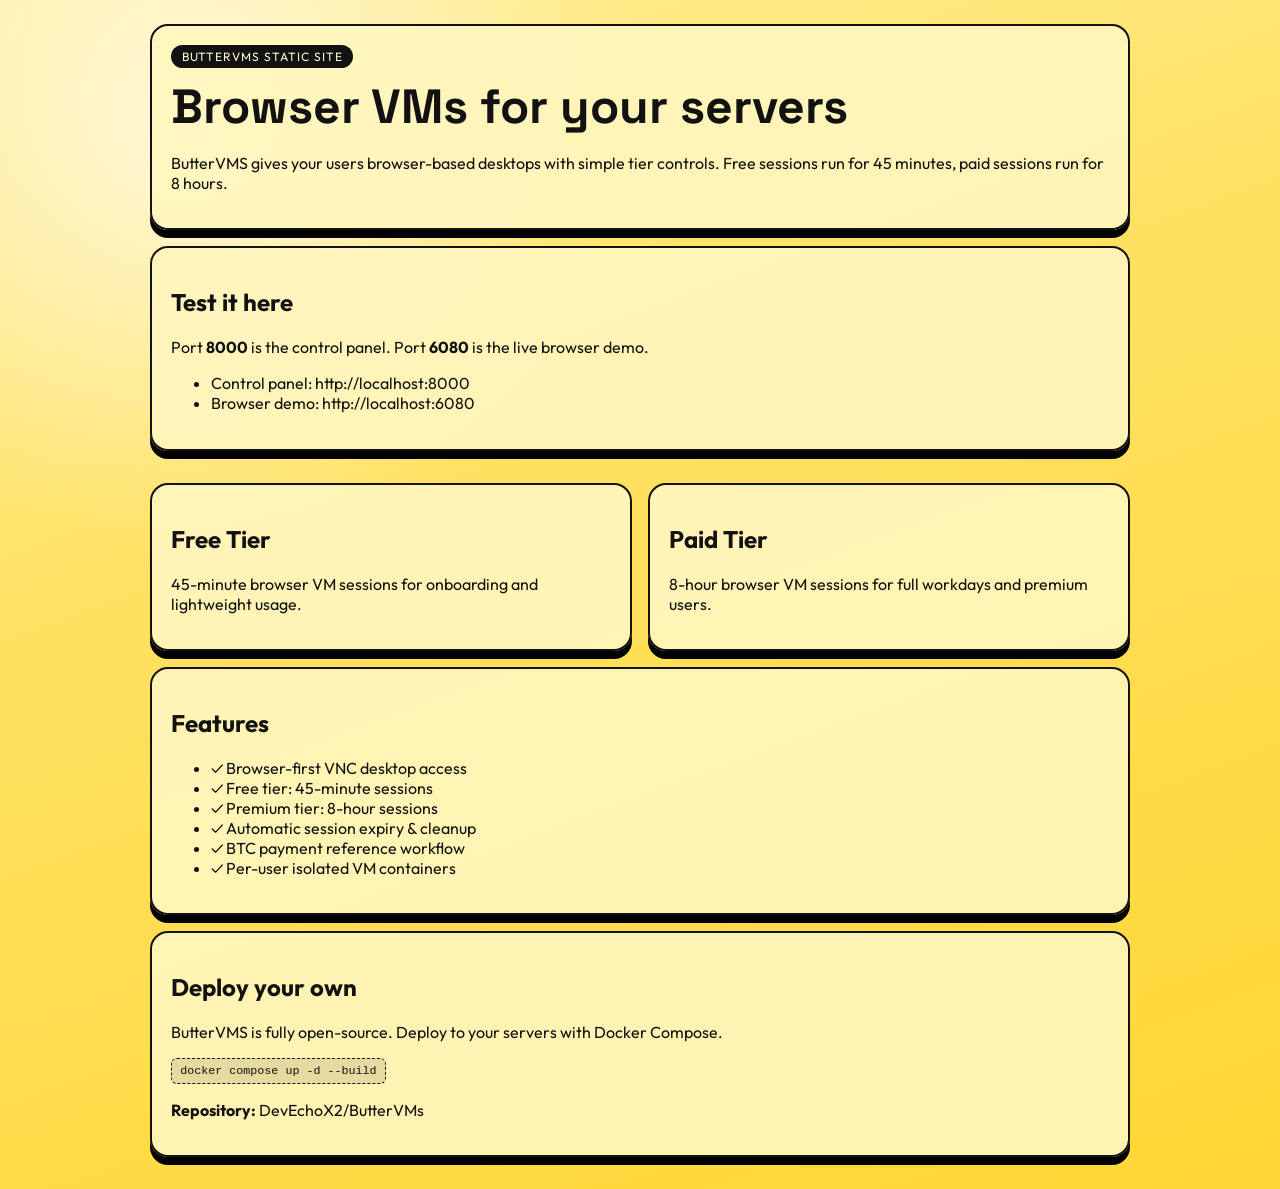
==== docs/index.html @ 2b7dd68b "Add browser demo port and switch VMs to Firefox browser image" ====
<!doctype html>
<html lang="en">
  <head>
    <meta charset="UTF-8" />
    <meta name="viewport" content="width=device-width, initial-scale=1.0" />
    <title>ButterVMS | Browser VM Platform</title>
    <link rel="preconnect" href="https://fonts.googleapis.com" />
    <link rel="preconnect" href="https://fonts.gstatic.com" crossorigin />
    <link
      href="https://fonts.googleapis.com/css2?family=Space+Grotesk:wght@400;500;700&family=Outfit:wght@400;600;700&display=swap"
      rel="stylesheet"
    />
    <link rel="stylesheet" href="styles.css" />
  </head>
  <body>
    <main class="page">
      <header class="hero">
        <p class="pill">ButterVMS Static Site</p>
        <h1>Browser VMs for your servers</h1>
        <p>
          ButterVMS gives your users browser-based desktops with simple tier controls.
          Free sessions run for 45 minutes, paid sessions run for 8 hours.
        </p>
      </header>

      <section class="card">
        <h2>Test it here</h2>
        <p>
          Port <strong>8000</strong> is the control panel. Port <strong>6080</strong> is the live browser demo.
        </p>
        <ul>
          <li>Control panel: http://localhost:8000</li>
          <li>Browser demo: http://localhost:6080</li>
        </ul>
      </section>

      <section class="cards">
        <article class="card">
          <h2>Free Tier</h2>
          <p>45-minute browser VM sessions for onboarding and lightweight usage.</p>
        </article>
        <article class="card">
          <h2>Paid Tier</h2>
          <p>8-hour browser VM sessions for full workdays and premium users.</p>
        </article>
      </section>

      <section class="card">
        <h2>Features</h2>
        <ul>
          <li>✓ Browser-first VNC desktop access</li>
          <li>✓ Free tier: 45-minute sessions</li>
          <li>✓ Premium tier: 8-hour sessions</li>
          <li>✓ Automatic session expiry &amp; cleanup</li>
          <li>✓ BTC payment reference workflow</li>
          <li>✓ Per-user isolated VM containers</li>
        </ul>
      </section>

      <section class="card">
        <h2>Deploy your own</h2>
        <p>ButterVMS is fully open-source. Deploy to your servers with Docker Compose.</p>
        <code>docker compose up -d --build</code>
        <p style="margin-top: 1rem;">
          <strong>Repository:</strong> <a href="https://github.com/DevEchoX2/ButterVMs" target="_blank" rel="noopener noreferrer">DevEchoX2/ButterVMs</a>
        </p>
      </section>
    </main>

    <script src="app.js"></script>
  </body>
</html>
---- docs/styles.css ----
:root {
  --butter-100: #fff4bf;
  --butter-200: #ffe066;
  --ink: #121212;
  --card: rgba(255, 247, 191, 0.9);
}

* {
  box-sizing: border-box;
}

body {
  margin: 0;
  min-height: 100vh;
  font-family: "Outfit", sans-serif;
  color: var(--ink);
  background:
    radial-gradient(circle at 15% 10%, #fff7d7 0%, transparent 28%),
    linear-gradient(160deg, #ffef9b 0%, #ffe161 40%, #ffd633 100%);
}

.page {
  width: min(980px, calc(100% - 2rem));
  margin: 1.5rem auto 2rem;
}

.hero,
.card {
  background: var(--card);
  border: 2px solid var(--ink);
  border-radius: 18px;
  padding: 1.2rem;
  box-shadow: 0 8px 0 #000;
}

.hero h1 {
  margin: 0;
  font-family: "Space Grotesk", sans-serif;
  font-size: clamp(2rem, 6vw, 3rem);
}

.pill {
  margin: 0 0 0.5rem;
  display: inline-block;
  background: var(--ink);
  color: #fff9d8;
  border-radius: 999px;
  padding: 0.25rem 0.65rem;
  font-size: 0.75rem;
  letter-spacing: 0.08em;
  text-transform: uppercase;
}

.cards {
  margin-top: 1rem;
  display: grid;
  grid-template-columns: repeat(auto-fit, minmax(240px, 1fr));
  gap: 1rem;
}

.card {
  margin-top: 1rem;
}

label {
  display: block;
  font-weight: 600;
  margin-bottom: 0.35rem;
}

input {
  width: 100%;
  border: 2px solid var(--ink);
  border-radius: 10px;
  padding: 0.65rem 0.75rem;
  font: inherit;
  background: rgba(255, 255, 255, 0.7);
}

code {
  display: inline-block;
  background: rgba(0, 0, 0, 0.1);
  border: 1px dashed var(--ink);
  border-radius: 6px;
  padding: 0.3rem 0.5rem;
  font-family: monospace;
  font-size: 0.9em;
  overflow-wrap: break-word;
}

a {
  color: var(--ink);
  text-decoration: none;
}

a:hover {
  text-decoration: underline;
}

button {
  margin-top: 0.75rem;
  border: 2px solid var(--ink);
  border-radius: 10px;
  background: #181818;
  color: var(--butter-100);
  padding: 0.65rem 0.85rem;
  font-weight: 700;
  cursor: pointer;
}
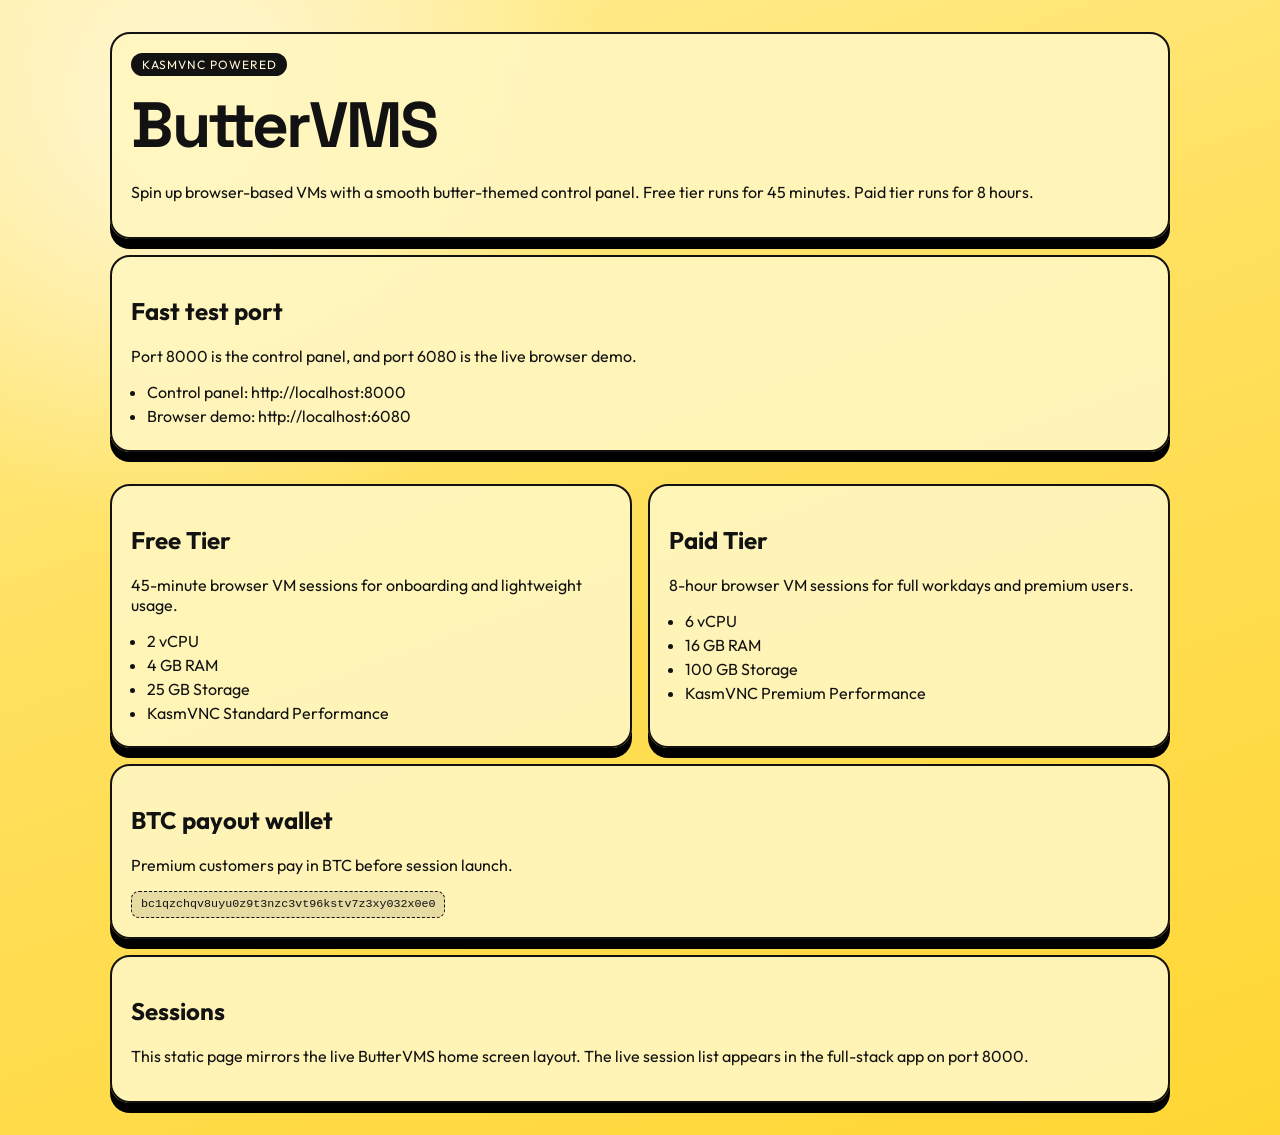
==== commit c5adc00d: "Align static site with live home screen" ====
--- a/docs/index.html
+++ b/docs/index.html
@@ -3,7 +3,7 @@
   <head>
     <meta charset="UTF-8" />
     <meta name="viewport" content="width=device-width, initial-scale=1.0" />
-    <title>ButterVMS | Browser VM Platform</title>
+    <title>ButterVMS</title>
     <link rel="preconnect" href="https://fonts.googleapis.com" />
     <link rel="preconnect" href="https://fonts.gstatic.com" crossorigin />
     <link
@@ -15,19 +15,17 @@
   <body>
     <main class="page">
       <header class="hero">
-        <p class="pill">ButterVMS Static Site</p>
-        <h1>Browser VMs for your servers</h1>
+        <p class="pill">KasmVNC Powered</p>
+        <h1>ButterVMS</h1>
         <p>
-          ButterVMS gives your users browser-based desktops with simple tier controls.
-          Free sessions run for 45 minutes, paid sessions run for 8 hours.
+          Spin up browser-based VMs with a smooth butter-themed control panel.
+          Free tier runs for 45 minutes. Paid tier runs for 8 hours.
         </p>
       </header>
 
       <section class="card">
-        <h2>Test it here</h2>
-        <p>
-          Port <strong>8000</strong> is the control panel. Port <strong>6080</strong> is the live browser demo.
-        </p>
+        <h2>Fast test port</h2>
+        <p>Port 8000 is the control panel, and port 6080 is the live browser demo.</p>
         <ul>
           <li>Control panel: http://localhost:8000</li>
           <li>Browser demo: http://localhost:6080</li>
@@ -38,35 +36,35 @@
         <article class="card">
           <h2>Free Tier</h2>
           <p>45-minute browser VM sessions for onboarding and lightweight usage.</p>
+          <ul>
+            <li>2 vCPU</li>
+            <li>4 GB RAM</li>
+            <li>25 GB Storage</li>
+            <li>KasmVNC Standard Performance</li>
+          </ul>
         </article>
         <article class="card">
           <h2>Paid Tier</h2>
           <p>8-hour browser VM sessions for full workdays and premium users.</p>
+          <ul>
+            <li>6 vCPU</li>
+            <li>16 GB RAM</li>
+            <li>100 GB Storage</li>
+            <li>KasmVNC Premium Performance</li>
+          </ul>
         </article>
       </section>
 
       <section class="card">
-        <h2>Features</h2>
-        <ul>
-          <li>✓ Browser-first VNC desktop access</li>
-          <li>✓ Free tier: 45-minute sessions</li>
-          <li>✓ Premium tier: 8-hour sessions</li>
-          <li>✓ Automatic session expiry &amp; cleanup</li>
-          <li>✓ BTC payment reference workflow</li>
-          <li>✓ Per-user isolated VM containers</li>
-        </ul>
+        <h2>BTC payout wallet</h2>
+        <p>Premium customers pay in BTC before session launch.</p>
+        <code>bc1qzchqv8uyu0z9t3nzc3vt96kstv7z3xy032x0e0</code>
       </section>
 
       <section class="card">
-        <h2>Deploy your own</h2>
-        <p>ButterVMS is fully open-source. Deploy to your servers with Docker Compose.</p>
-        <code>docker compose up -d --build</code>
-        <p style="margin-top: 1rem;">
-          <strong>Repository:</strong> <a href="https://github.com/DevEchoX2/ButterVMs" target="_blank" rel="noopener noreferrer">DevEchoX2/ButterVMs</a>
-        </p>
+        <h2>Sessions</h2>
+        <p>This static page mirrors the live ButterVMS home screen layout. The live session list appears in the full-stack app on port 8000.</p>
       </section>
     </main>
-
-    <script src="app.js"></script>
   </body>
 </html>
--- a/docs/styles.css
+++ b/docs/styles.css
@@ -1,8 +1,9 @@
 :root {
+  --butter-50: #fff9d8;
   --butter-100: #fff4bf;
   --butter-200: #ffe066;
   --ink: #121212;
-  --card: rgba(255, 247, 191, 0.9);
+  --card: rgba(255, 247, 191, 0.92);
 }
 
 * {
@@ -20,23 +21,24 @@
 }
 
 .page {
-  width: min(980px, calc(100% - 2rem));
-  margin: 1.5rem auto 2rem;
+  width: min(1060px, calc(100% - 2rem));
+  margin: 2rem auto;
 }
 
 .hero,
 .card {
   background: var(--card);
   border: 2px solid var(--ink);
-  border-radius: 18px;
+  border-radius: 20px;
   padding: 1.2rem;
-  box-shadow: 0 8px 0 #000;
+  box-shadow: 0 10px 0 #000;
 }
 
 .hero h1 {
   margin: 0;
   font-family: "Space Grotesk", sans-serif;
-  font-size: clamp(2rem, 6vw, 3rem);
+  font-size: clamp(2rem, 7vw, 4rem);
+  letter-spacing: -0.04em;
 }
 
 .pill {
@@ -78,11 +80,13 @@
 }
 
 code {
-  display: inline-block;
+  display: block;
+  width: fit-content;
+  max-width: 100%;
   background: rgba(0, 0, 0, 0.1);
   border: 1px dashed var(--ink);
-  border-radius: 6px;
-  padding: 0.3rem 0.5rem;
+  border-radius: 8px;
+  padding: 0.35rem 0.55rem;
   font-family: monospace;
   font-size: 0.9em;
   overflow-wrap: break-word;
@@ -97,6 +101,15 @@
   text-decoration: underline;
 }
 
+ul {
+  margin: 0.75rem 0 0;
+  padding-left: 1rem;
+}
+
+li {
+  margin: 0.25rem 0;
+}
+
 button {
   margin-top: 0.75rem;
   border: 2px solid var(--ink);
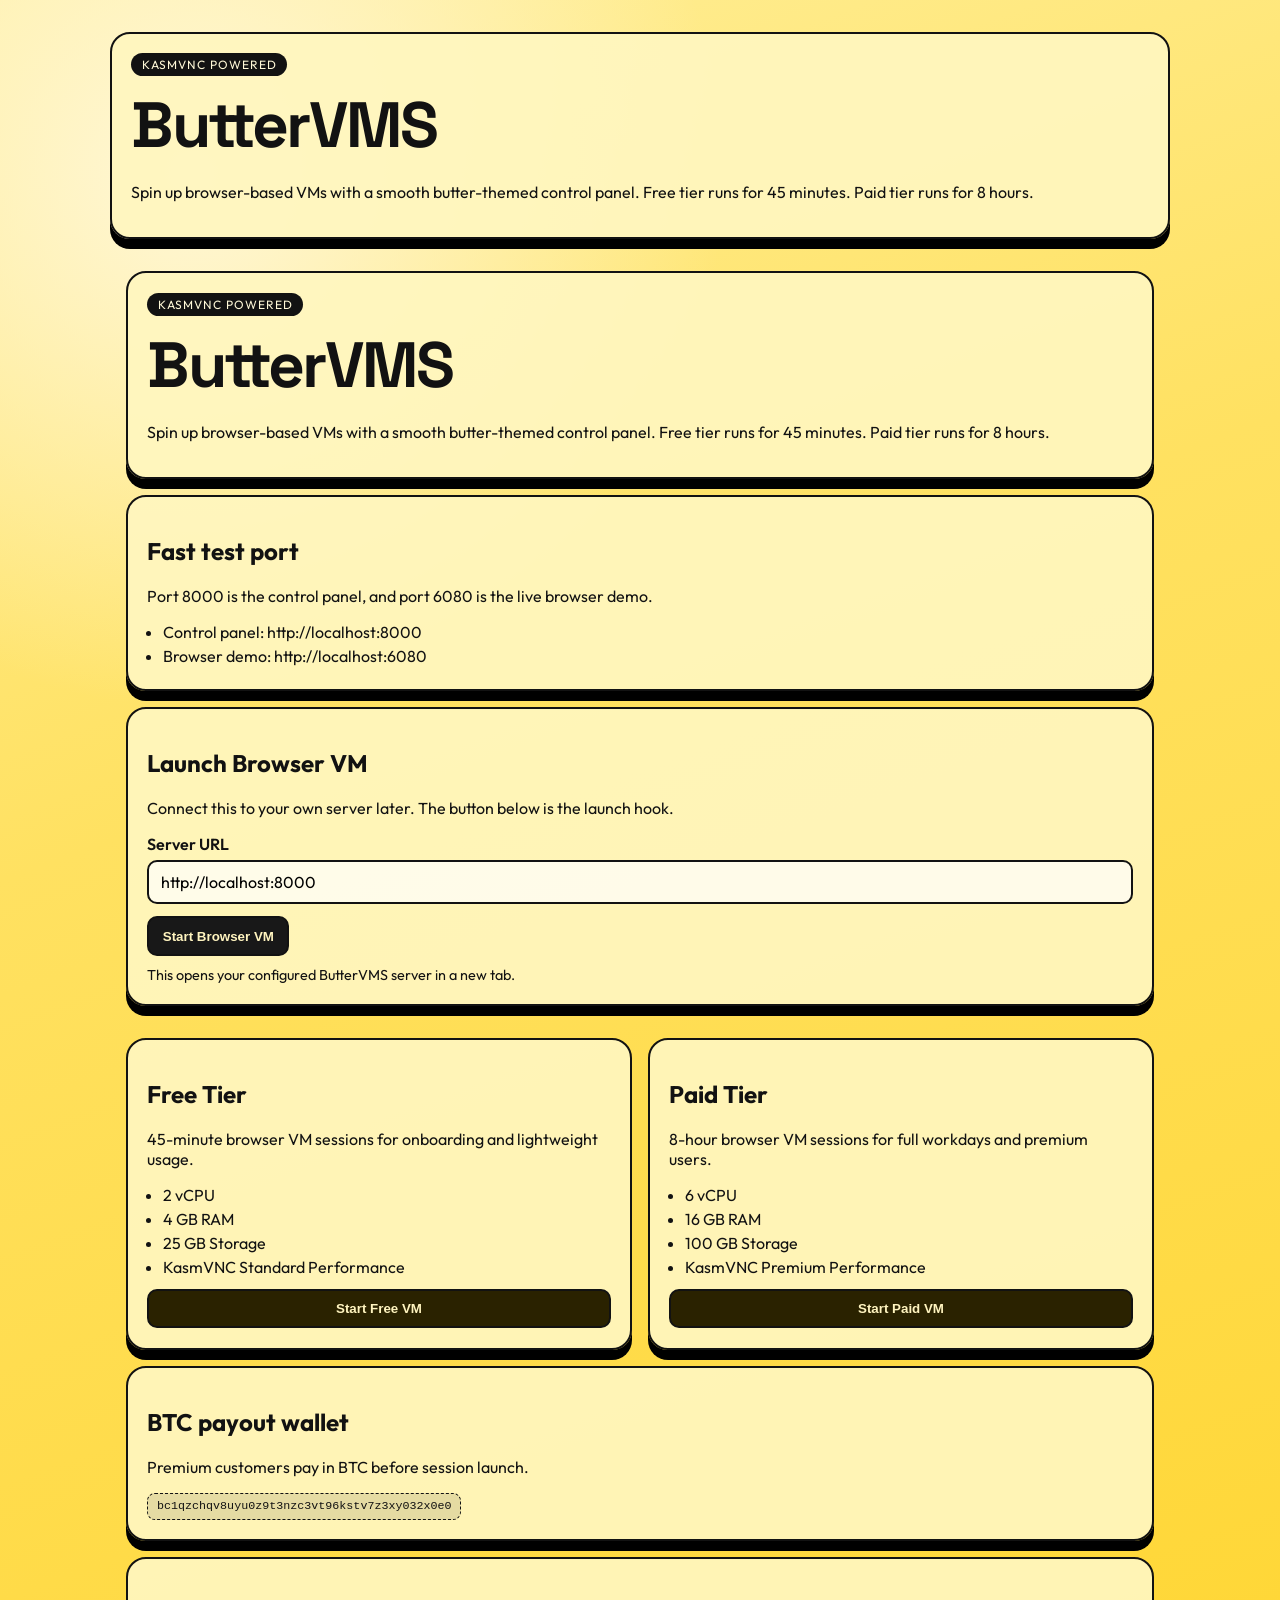
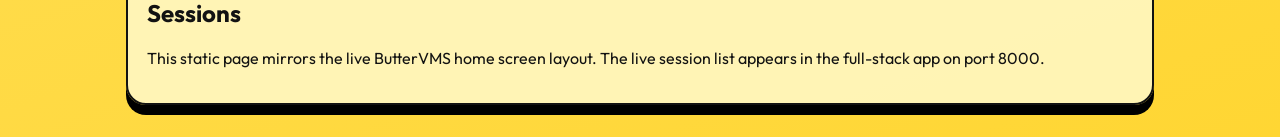
==== commit 042db933: "Make static site mirror launch controls from port 8000" ====
--- a/docs/index.html
+++ b/docs/index.html
@@ -22,6 +22,15 @@
           Free tier runs for 45 minutes. Paid tier runs for 8 hours.
         </p>
       </header>
+    <main class="page">
+      <header class="hero">
+        <p class="pill">KasmVNC Powered</p>
+        <h1>ButterVMS</h1>
+        <p>
+          Spin up browser-based VMs with a smooth butter-themed control panel.
+          Free tier runs for 45 minutes. Paid tier runs for 8 hours.
+        </p>
+      </header>
 
       <section class="card">
         <h2>Fast test port</h2>
@@ -30,6 +39,15 @@
           <li>Control panel: http://localhost:8000</li>
           <li>Browser demo: http://localhost:6080</li>
         </ul>
+      </section>
+
+      <section class="card launch-card">
+        <h2>Launch Browser VM</h2>
+        <p>Connect this to your own server later. The button below is the launch hook.</p>
+        <label for="server-url">Server URL</label>
+        <input id="server-url" type="text" placeholder="https://your-server.example.com" value="http://localhost:8000" />
+        <button id="launch-server" type="button">Start Browser VM</button>
+        <p class="helper">This opens your configured ButterVMS server in a new tab.</p>
       </section>
 
       <section class="cards">
@@ -42,6 +60,7 @@
             <li>25 GB Storage</li>
             <li>KasmVNC Standard Performance</li>
           </ul>
+          <button class="secondary-button" data-launch-path="/">Start Free VM</button>
         </article>
         <article class="card">
           <h2>Paid Tier</h2>
@@ -52,6 +71,7 @@
             <li>100 GB Storage</li>
             <li>KasmVNC Premium Performance</li>
           </ul>
+          <button class="secondary-button" data-launch-path="/">Start Paid VM</button>
         </article>
       </section>
 
@@ -66,5 +86,3 @@
         <p>This static page mirrors the live ButterVMS home screen layout. The live session list appears in the full-stack app on port 8000.</p>
       </section>
     </main>
-  </body>
-</html>
--- a/docs/styles.css
+++ b/docs/styles.css
@@ -64,6 +64,10 @@
   margin-top: 1rem;
 }
 
+.launch-card {
+  margin-top: 1rem;
+}
+
 label {
   display: block;
   font-weight: 600;
@@ -120,3 +124,14 @@
   font-weight: 700;
   cursor: pointer;
 }
+
+.secondary-button {
+  width: 100%;
+  margin-top: 0.5rem;
+  background: #2a2200;
+}
+
+.helper {
+  margin: 0.65rem 0 0;
+  font-size: 0.9rem;
+}
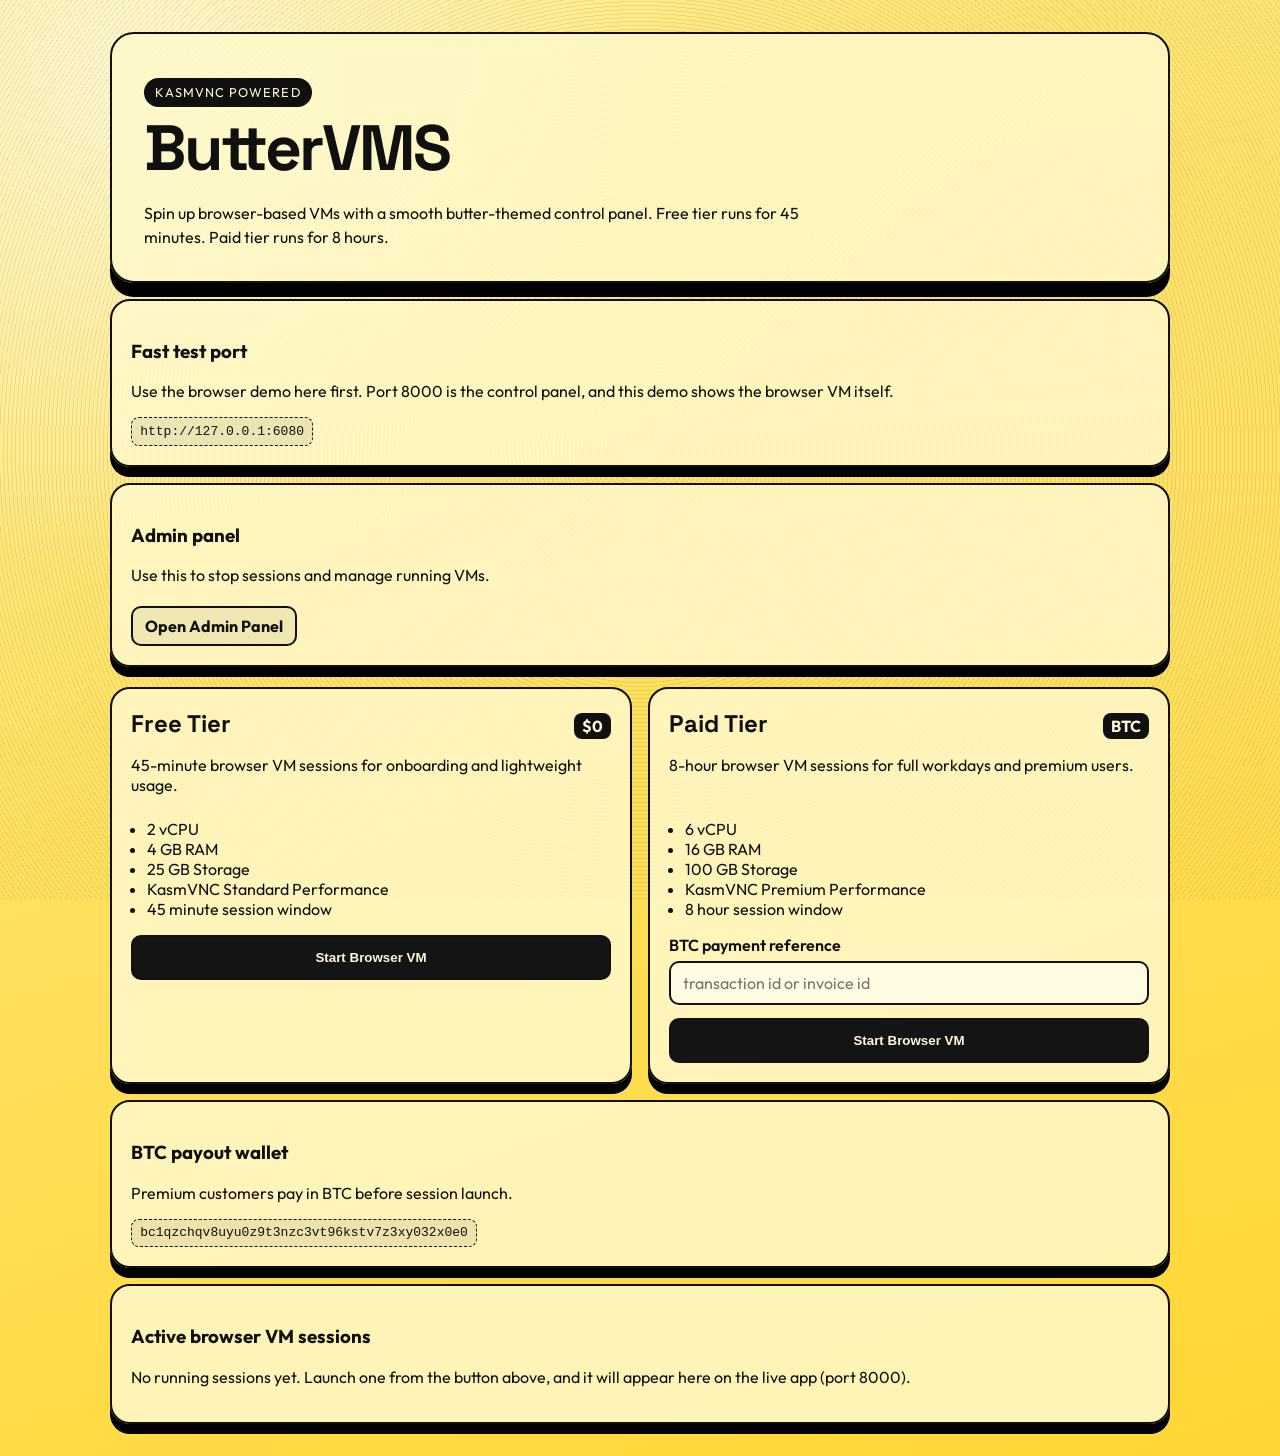
==== commit 062e2f44: "Enable admin panel and sync static site to match port 8000 exactly" ====
--- a/docs/index.html
+++ b/docs/index.html
@@ -13,17 +13,9 @@
     <link rel="stylesheet" href="styles.css" />
   </head>
   <body>
+    <div class="grain"></div>
     <main class="page">
-      <header class="hero">
-        <p class="pill">KasmVNC Powered</p>
-        <h1>ButterVMS</h1>
-        <p>
-          Spin up browser-based VMs with a smooth butter-themed control panel.
-          Free tier runs for 45 minutes. Paid tier runs for 8 hours.
-        </p>
-      </header>
-    <main class="page">
-      <header class="hero">
+      <header class="hero reveal">
         <p class="pill">KasmVNC Powered</p>
         <h1>ButterVMS</h1>
         <p>
@@ -32,57 +24,91 @@
         </p>
       </header>
 
-      <section class="card">
-        <h2>Fast test port</h2>
-        <p>Port 8000 is the control panel, and port 6080 is the live browser demo.</p>
-        <ul>
-          <li>Control panel: http://localhost:8000</li>
-          <li>Browser demo: http://localhost:6080</li>
-        </ul>
+      <section class="btc-note reveal">
+        <h3>Fast test port</h3>
+        <p>Use the browser demo here first. Port 8000 is the control panel, and this demo shows the browser VM itself.</p>
+        <code>http://127.0.0.1:6080</code>
       </section>
 
-      <section class="card launch-card">
-        <h2>Launch Browser VM</h2>
-        <p>Connect this to your own server later. The button below is the launch hook.</p>
-        <label for="server-url">Server URL</label>
-        <input id="server-url" type="text" placeholder="https://your-server.example.com" value="http://localhost:8000" />
-        <button id="launch-server" type="button">Start Browser VM</button>
-        <p class="helper">This opens your configured ButterVMS server in a new tab.</p>
+      <section class="btc-note reveal">
+        <h3>Admin panel</h3>
+        <p>Use this to stop sessions and manage running VMs.</p>
+        <a class="vnc-link" href="http://localhost:8000/admin">Open Admin Panel</a>
       </section>
 
-      <section class="cards">
-        <article class="card">
-          <h2>Free Tier</h2>
-          <p>45-minute browser VM sessions for onboarding and lightweight usage.</p>
+      <section class="tier-grid">
+        <article class="tier-card reveal">
+          <div class="card-top">
+            <h2>Free Tier</h2>
+            <span class="price">$0</span>
+          </div>
+          <p class="desc">45-minute browser VM sessions for onboarding and lightweight usage.</p>
           <ul>
             <li>2 vCPU</li>
             <li>4 GB RAM</li>
             <li>25 GB Storage</li>
             <li>KasmVNC Standard Performance</li>
+            <li>45 minute session window</li>
           </ul>
-          <button class="secondary-button" data-launch-path="/">Start Free VM</button>
+          <form action="#" method="post" onsubmit="return launchTier(event, 'standard')">
+            <input type="hidden" name="tier" value="standard" />
+            <button type="submit">Start Browser VM</button>
+          </form>
         </article>
-        <article class="card">
-          <h2>Paid Tier</h2>
-          <p>8-hour browser VM sessions for full workdays and premium users.</p>
+
+        <article class="tier-card reveal">
+          <div class="card-top">
+            <h2>Paid Tier</h2>
+            <span class="price">BTC</span>
+          </div>
+          <p class="desc">8-hour browser VM sessions for full workdays and premium users.</p>
           <ul>
             <li>6 vCPU</li>
             <li>16 GB RAM</li>
             <li>100 GB Storage</li>
             <li>KasmVNC Premium Performance</li>
+            <li>8 hour session window</li>
           </ul>
-          <button class="secondary-button" data-launch-path="/">Start Paid VM</button>
+          <form action="#" method="post" onsubmit="return launchTier(event, 'premium')">
+            <input type="hidden" name="tier" value="premium" />
+            <label for="payment-premium">BTC payment reference</label>
+            <input
+              id="payment-premium"
+              name="payment_reference"
+              type="text"
+              placeholder="transaction id or invoice id"
+              required
+            />
+            <button type="submit">Start Browser VM</button>
+          </form>
         </article>
       </section>
 
-      <section class="card">
-        <h2>BTC payout wallet</h2>
+      <section class="btc-note reveal">
+        <h3>BTC payout wallet</h3>
         <p>Premium customers pay in BTC before session launch.</p>
         <code>bc1qzchqv8uyu0z9t3nzc3vt96kstv7z3xy032x0e0</code>
       </section>
 
-      <section class="card">
-        <h2>Sessions</h2>
-        <p>This static page mirrors the live ButterVMS home screen layout. The live session list appears in the full-stack app on port 8000.</p>
+      <section class="btc-note reveal">
+        <h3>Active browser VM sessions</h3>
+        <p>No running sessions yet. Launch one from the button above, and it will appear here on the live app (port 8000).</p>
       </section>
     </main>
+
+    <script>
+      function launchTier(event, tier) {
+        event.preventDefault();
+        const serverUrl = prompt('Server URL:', 'http://localhost:8000');
+        if (serverUrl) {
+          let url = serverUrl.trim();
+          if (!url.startsWith('http://') && !url.startsWith('https://')) {
+            url = 'https://' + url;
+          }
+          const createPath = tier === 'premium' ? '/create-vm' : '/create-vm';
+          window.open(url + createPath, '_blank');
+        }
+      }
+    </script>
+  </body>
+</html>
--- a/docs/styles.css
+++ b/docs/styles.css
@@ -1,9 +1,11 @@
 :root {
   --butter-50: #fff9d8;
-  --butter-100: #fff4bf;
-  --butter-200: #ffe066;
-  --ink: #121212;
-  --card: rgba(255, 247, 191, 0.92);
+  --butter-100: #fff2b3;
+  --butter-200: #ffe680;
+  --ink: #101010;
+  --ink-soft: #2a2a2a;
+  --panel: rgba(255, 248, 203, 0.86);
+  --panel-strong: rgba(255, 237, 158, 0.95);
 }
 
 * {
@@ -13,125 +15,261 @@
 body {
   margin: 0;
   min-height: 100vh;
+  color: var(--ink);
   font-family: "Outfit", sans-serif;
+  background:
+    radial-gradient(circle at 10% 5%, #fff7cd 0%, transparent 28%),
+    radial-gradient(circle at 84% 20%, #ffe16a 0%, transparent 35%),
+    linear-gradient(160deg, #ffef9b 0%, #ffe161 45%, #ffd633 100%);
+}
+
+a {
   color: var(--ink);
-  background:
-    radial-gradient(circle at 15% 10%, #fff7d7 0%, transparent 28%),
-    linear-gradient(160deg, #ffef9b 0%, #ffe161 40%, #ffd633 100%);
+}
+
+.grain {
+  pointer-events: none;
+  position: fixed;
+  inset: 0;
+  opacity: 0.08;
+  background-image: repeating-radial-gradient(circle, #000 0 1px, transparent 1px 4px);
 }
 
 .page {
+  position: relative;
+  z-index: 1;
   width: min(1060px, calc(100% - 2rem));
   margin: 2rem auto;
 }
 
-.hero,
-.card {
-  background: var(--card);
+.hero {
+  background: var(--panel);
+  border: 2px solid var(--ink);
+  border-radius: 24px;
+  padding: 2rem;
+  box-shadow: 0 14px 0 #000;
+}
+
+.hero h1 {
+  margin: 0;
+  font-family: "Space Grotesk", sans-serif;
+  font-size: clamp(2rem, 7vw, 4rem);
+  letter-spacing: -0.04em;
+}
+
+.hero p {
+  margin: 0.75rem 0 0;
+  max-width: 65ch;
+  line-height: 1.5;
+}
+
+.pill {
+  display: inline-block;
+  margin: 0 0 0.6rem;
+  padding: 0.3rem 0.7rem;
+  border-radius: 999px;
+  background: var(--ink);
+  color: var(--butter-50);
+  font-size: 0.8rem;
+  text-transform: uppercase;
+  letter-spacing: 0.08em;
+}
+
+.tier-grid {
+  display: grid;
+  gap: 1rem;
+  margin-top: 1.2rem;
+  grid-template-columns: repeat(auto-fit, minmax(240px, 1fr));
+}
+
+.tier-card,
+.result-card,
+.btc-note {
+  background: var(--panel);
   border: 2px solid var(--ink);
   border-radius: 20px;
   padding: 1.2rem;
   box-shadow: 0 10px 0 #000;
 }
 
-.hero h1 {
-  margin: 0;
+.tier-card.locked {
+  background: var(--panel-strong);
+}
+
+.card-top {
+  display: flex;
+  align-items: baseline;
+  justify-content: space-between;
+  gap: 1rem;
+}
+
+.card-top h2 {
   font-family: "Space Grotesk", sans-serif;
-  font-size: clamp(2rem, 7vw, 4rem);
-  letter-spacing: -0.04em;
-}
-
-.pill {
-  margin: 0 0 0.5rem;
-  display: inline-block;
+  margin: 0;
+}
+
+.price {
+  font-weight: 700;
   background: var(--ink);
-  color: #fff9d8;
-  border-radius: 999px;
-  padding: 0.25rem 0.65rem;
-  font-size: 0.75rem;
-  letter-spacing: 0.08em;
-  text-transform: uppercase;
-}
-
-.cards {
-  margin-top: 1rem;
-  display: grid;
-  grid-template-columns: repeat(auto-fit, minmax(240px, 1fr));
-  gap: 1rem;
-}
-
-.card {
-  margin-top: 1rem;
-}
-
-.launch-card {
-  margin-top: 1rem;
+  color: var(--butter-50);
+  padding: 0.2rem 0.5rem;
+  border-radius: 8px;
+}
+
+.desc {
+  min-height: 3rem;
+}
+
+ul {
+  margin: 0.6rem 0 1rem;
+  padding-left: 1rem;
 }
 
 label {
   display: block;
+  margin: 0 0 0.35rem;
   font-weight: 600;
-  margin-bottom: 0.35rem;
-}
-
-input {
+}
+
+input[type="text"] {
   width: 100%;
+  margin: 0 0 0.8rem;
   border: 2px solid var(--ink);
   border-radius: 10px;
   padding: 0.65rem 0.75rem;
   font: inherit;
-  background: rgba(255, 255, 255, 0.7);
+  background: rgba(255, 255, 255, 0.6);
+}
+
+button {
+  width: 100%;
+  border: 2px solid var(--ink);
+  border-radius: 10px;
+  background: #141414;
+  color: var(--butter-50);
+  font-weight: 700;
+  padding: 0.8rem 1rem;
+  cursor: pointer;
+  transition: transform 0.2s ease, box-shadow 0.2s ease;
+}
+
+button.warn {
+  background: #3a2d00;
+}
+
+button:hover {
+  transform: translateY(-2px);
+  box-shadow: 0 6px 0 #000;
+}
+
+.btc-note {
+  margin-top: 1rem;
 }
 
 code {
   display: block;
   width: fit-content;
   max-width: 100%;
-  background: rgba(0, 0, 0, 0.1);
+  overflow-wrap: anywhere;
+  margin-top: 0.4rem;
+  padding: 0.35rem 0.5rem;
+  border-radius: 8px;
   border: 1px dashed var(--ink);
-  border-radius: 8px;
-  padding: 0.35rem 0.55rem;
-  font-family: monospace;
-  font-size: 0.9em;
-  overflow-wrap: break-word;
-}
-
-a {
-  color: var(--ink);
+  background: rgba(16, 16, 16, 0.08);
+}
+
+.result-card {
+  max-width: 800px;
+  margin: 0 auto;
+}
+
+.meta-grid {
+  margin-top: 1rem;
+  display: grid;
+  grid-template-columns: repeat(auto-fit, minmax(200px, 1fr));
+  gap: 0.8rem;
+}
+
+.meta-grid h4 {
+  margin: 0;
+  font-family: "Space Grotesk", sans-serif;
+}
+
+.meta-grid p {
+  margin: 0.3rem 0 0;
+}
+
+.btc-box {
+  margin-top: 1.2rem;
+  border: 2px dashed var(--ink);
+  border-radius: 12px;
+  padding: 0.9rem;
+  background: rgba(255, 245, 184, 0.8);
+}
+
+.back-link {
+  display: inline-block;
+  margin-top: 1rem;
+  font-weight: 700;
+}
+
+.vnc-link {
+  display: inline-block;
+  margin-top: 0.3rem;
+  font-weight: 700;
+  padding: 0.5rem 0.75rem;
+  border: 2px solid var(--ink);
+  border-radius: 10px;
   text-decoration: none;
-}
-
-a:hover {
-  text-decoration: underline;
-}
-
-ul {
-  margin: 0.75rem 0 0;
-  padding-left: 1rem;
-}
-
-li {
-  margin: 0.25rem 0;
-}
-
-button {
-  margin-top: 0.75rem;
-  border: 2px solid var(--ink);
-  border-radius: 10px;
-  background: #181818;
-  color: var(--butter-100);
-  padding: 0.65rem 0.85rem;
-  font-weight: 700;
-  cursor: pointer;
-}
-
-.secondary-button {
+  background: rgba(0, 0, 0, 0.06);
+}
+
+.vnc-preview {
+  margin-top: 0.8rem;
   width: 100%;
-  margin-top: 0.5rem;
-  background: #2a2200;
-}
-
-.helper {
-  margin: 0.65rem 0 0;
-  font-size: 0.9rem;
-}
+  min-height: 420px;
+  border: 2px solid var(--ink);
+  border-radius: 12px;
+  background: #000;
+}
+
+.reveal {
+  opacity: 0;
+  transform: translateY(10px);
+  animation: rise 0.65s ease forwards;
+}
+
+.tier-grid .reveal:nth-child(2) {
+  animation-delay: 0.08s;
+}
+
+.btc-note.reveal,
+.result-card.reveal {
+  animation-delay: 0.14s;
+}
+
+@keyframes rise {
+  to {
+    opacity: 1;
+    transform: translateY(0);
+  }
+}
+
+@media (max-width: 640px) {
+  .page {
+    width: min(1060px, calc(100% - 1rem));
+    margin: 1rem auto 1.3rem;
+  }
+
+  .hero,
+  .tier-card,
+  .result-card,
+  .btc-note {
+    border-radius: 16px;
+    box-shadow: 0 8px 0 #000;
+  }
+
+  .vnc-preview {
+    min-height: 280px;
+  }
+}
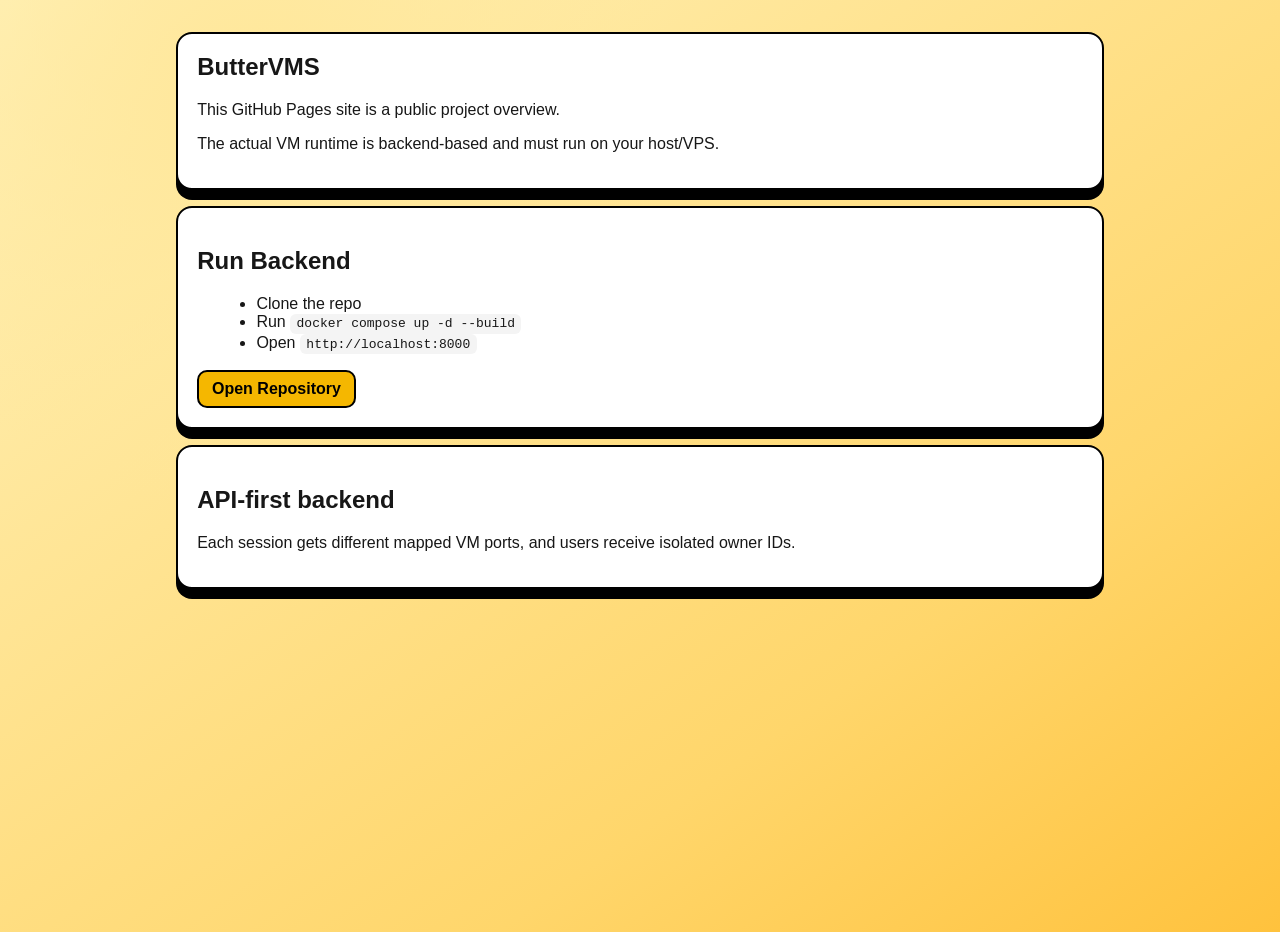
==== commit ee06f37f: "Rebuild backend-first ButterVMS and enable GitHub Pages site" ====
--- a/docs/index.html
+++ b/docs/index.html
@@ -4,111 +4,78 @@
     <meta charset="UTF-8" />
     <meta name="viewport" content="width=device-width, initial-scale=1.0" />
     <title>ButterVMS</title>
-    <link rel="preconnect" href="https://fonts.googleapis.com" />
-    <link rel="preconnect" href="https://fonts.gstatic.com" crossorigin />
-    <link
-      href="https://fonts.googleapis.com/css2?family=Space+Grotesk:wght@400;500;700&family=Outfit:wght@400;600;700&display=swap"
-      rel="stylesheet"
-    />
-    <link rel="stylesheet" href="styles.css" />
+    <style>
+      :root {
+        --bg: #fff5cf;
+        --panel: #ffffff;
+        --ink: #171717;
+        --accent: #f5b700;
+      }
+      * { box-sizing: border-box; }
+      body {
+        margin: 0;
+        font-family: "Segoe UI", Tahoma, sans-serif;
+        color: var(--ink);
+        background: radial-gradient(circle at 20% 10%, #ffe79a 0%, transparent 32%),
+          linear-gradient(145deg, #fff2bb 0%, #ffd66b 70%, #ffc23d 100%);
+        min-height: 100vh;
+      }
+      main {
+        max-width: 960px;
+        margin: 2rem auto;
+        padding: 0 1rem;
+      }
+      .card {
+        background: var(--panel);
+        border: 2px solid #000;
+        border-radius: 16px;
+        box-shadow: 0 10px 0 #000;
+        padding: 1.2rem;
+        margin-bottom: 1rem;
+      }
+      h1 { margin-top: 0; }
+      code {
+        display: inline-block;
+        background: #f4f4f4;
+        border-radius: 6px;
+        padding: 0.15rem 0.4rem;
+      }
+      a.button {
+        display: inline-block;
+        margin-top: 0.8rem;
+        text-decoration: none;
+        color: #000;
+        border: 2px solid #000;
+        border-radius: 10px;
+        padding: 0.5rem 0.8rem;
+        background: var(--accent);
+        font-weight: 700;
+      }
+      ul { margin: 0.4rem 0 0.2rem 1.2rem; }
+    </style>
   </head>
   <body>
-    <div class="grain"></div>
-    <main class="page">
-      <header class="hero reveal">
-        <p class="pill">KasmVNC Powered</p>
+    <main>
+      <section class="card">
         <h1>ButterVMS</h1>
-        <p>
-          Spin up browser-based VMs with a smooth butter-themed control panel.
-          Free tier runs for 45 minutes. Paid tier runs for 8 hours.
-        </p>
-      </header>
-
-      <section class="btc-note reveal">
-        <h3>Fast test port</h3>
-        <p>Use the browser demo here first. Port 8000 is the control panel, and this demo shows the browser VM itself.</p>
-        <code>http://127.0.0.1:6080</code>
+        <p>This GitHub Pages site is a public project overview.</p>
+        <p>The actual VM runtime is backend-based and must run on your host/VPS.</p>
       </section>
 
-      <section class="btc-note reveal">
-        <h3>Admin panel</h3>
-        <p>Use this to stop sessions and manage running VMs.</p>
-        <a class="vnc-link" href="http://localhost:8000/admin">Open Admin Panel</a>
+      <section class="card">
+        <h2>Run Backend</h2>
+        <ul>
+          <li>Clone the repo</li>
+          <li>Run <code>docker compose up -d --build</code></li>
+          <li>Open <code>http://localhost:8000</code></li>
+        </ul>
+        <a class="button" href="https://github.com/DevEchoX2/ButterVMs">Open Repository</a>
       </section>
 
-      <section class="tier-grid">
-        <article class="tier-card reveal">
-          <div class="card-top">
-            <h2>Free Tier</h2>
-            <span class="price">$0</span>
-          </div>
-          <p class="desc">45-minute browser VM sessions for onboarding and lightweight usage.</p>
-          <ul>
-            <li>2 vCPU</li>
-            <li>4 GB RAM</li>
-            <li>25 GB Storage</li>
-            <li>KasmVNC Standard Performance</li>
-            <li>45 minute session window</li>
-          </ul>
-          <form action="#" method="post" onsubmit="return launchTier(event, 'standard')">
-            <input type="hidden" name="tier" value="standard" />
-            <button type="submit">Start Browser VM</button>
-          </form>
-        </article>
-
-        <article class="tier-card reveal">
-          <div class="card-top">
-            <h2>Paid Tier</h2>
-            <span class="price">BTC</span>
-          </div>
-          <p class="desc">8-hour browser VM sessions for full workdays and premium users.</p>
-          <ul>
-            <li>6 vCPU</li>
-            <li>16 GB RAM</li>
-            <li>100 GB Storage</li>
-            <li>KasmVNC Premium Performance</li>
-            <li>8 hour session window</li>
-          </ul>
-          <form action="#" method="post" onsubmit="return launchTier(event, 'premium')">
-            <input type="hidden" name="tier" value="premium" />
-            <label for="payment-premium">BTC payment reference</label>
-            <input
-              id="payment-premium"
-              name="payment_reference"
-              type="text"
-              placeholder="transaction id or invoice id"
-              required
-            />
-            <button type="submit">Start Browser VM</button>
-          </form>
-        </article>
-      </section>
-
-      <section class="btc-note reveal">
-        <h3>BTC payout wallet</h3>
-        <p>Premium customers pay in BTC before session launch.</p>
-        <code>bc1qzchqv8uyu0z9t3nzc3vt96kstv7z3xy032x0e0</code>
-      </section>
-
-      <section class="btc-note reveal">
-        <h3>Active browser VM sessions</h3>
-        <p>No running sessions yet. Launch one from the button above, and it will appear here on the live app (port 8000).</p>
+      <section class="card">
+        <h2>API-first backend</h2>
+        <p>Each session gets different mapped VM ports, and users receive isolated owner IDs.</p>
       </section>
     </main>
-
-    <script>
-      function launchTier(event, tier) {
-        event.preventDefault();
-        const serverUrl = prompt('Server URL:', 'http://localhost:8000');
-        if (serverUrl) {
-          let url = serverUrl.trim();
-          if (!url.startsWith('http://') && !url.startsWith('https://')) {
-            url = 'https://' + url;
-          }
-          const createPath = tier === 'premium' ? '/create-vm' : '/create-vm';
-          window.open(url + createPath, '_blank');
-        }
-      }
-    </script>
   </body>
 </html>
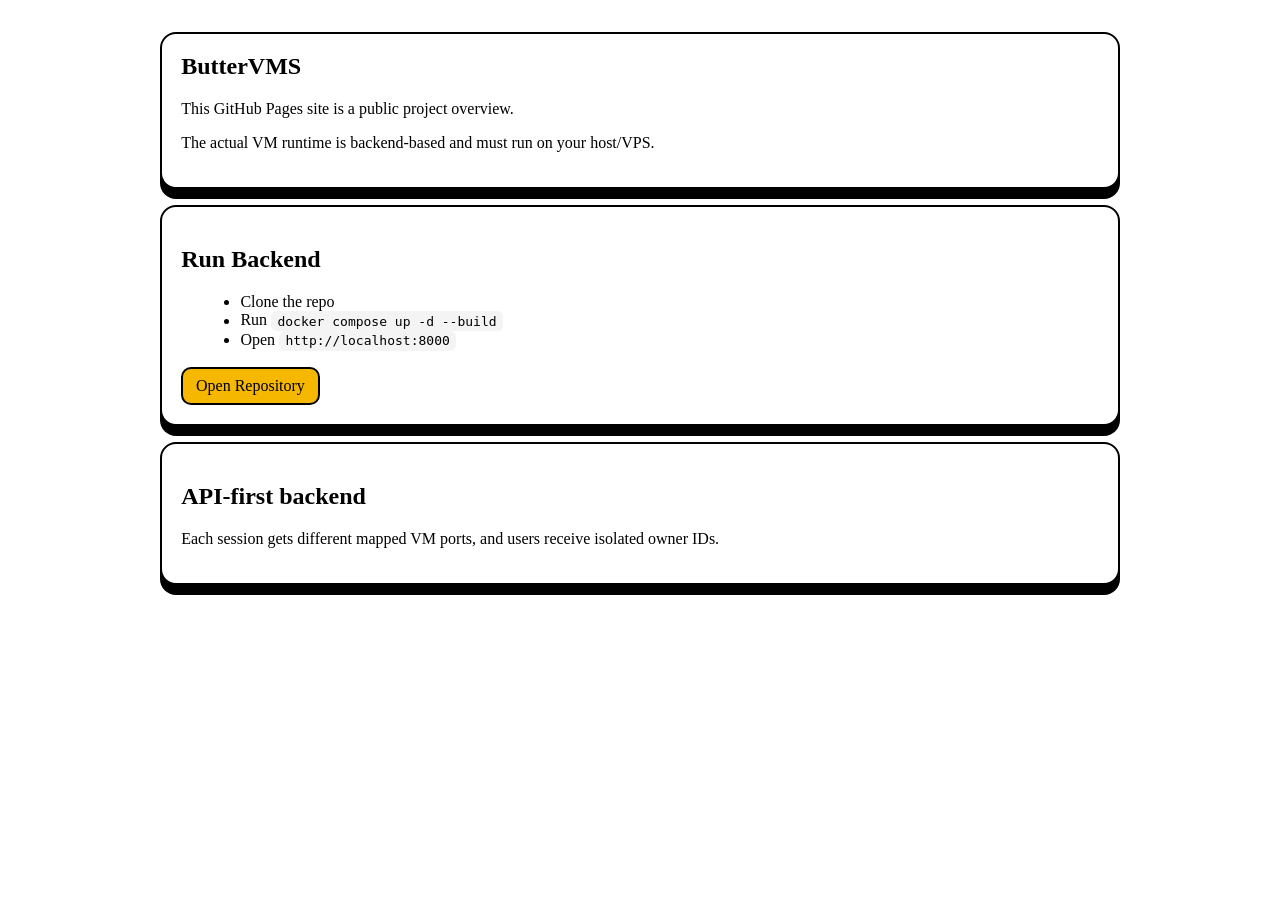
==== commit ff99255f: "Add v2 VM session resume flow" ====
--- a/docs/index.html
+++ b/docs/index.html
@@ -11,14 +11,25 @@
         --ink: #171717;
         --accent: #f5b700;
       }
-      * { box-sizing: border-box; }
+            <title>ButterVMS v2</title>
       body {
-        margin: 0;
-        font-family: "Segoe UI", Tahoma, sans-serif;
-        color: var(--ink);
-        background: radial-gradient(circle at 20% 10%, #ffe79a 0%, transparent 32%),
-          linear-gradient(145deg, #fff2bb 0%, #ffd66b 70%, #ffc23d 100%);
-        min-height: 100vh;
+              :root { --ink: #182026; --muted: #657078; --paper: #f8f6f0; --line: #d8d5cd; --yellow: #f4c84a; --blue: #1d5d75; --red: #a63232; }
+              * { box-sizing: border-box; }
+              body { margin: 0; color: var(--ink); background: linear-gradient(135deg, #e8efe9, var(--paper) 48%, #f2dca3); font-family: Georgia, "Times New Roman", serif; min-height: 100vh; padding-bottom: 64px; }
+              main { max-width: 1120px; margin: 0 auto; padding: 28px 18px 40px; }
+              .layout { display: grid; grid-template-columns: minmax(0, 1fr) 285px; gap: 22px; align-items: start; }
+              .panel { background: rgba(255,255,255,.86); border: 1px solid var(--line); padding: 22px; box-shadow: 5px 5px 0 rgba(24,32,38,.1); }
+              h1, h2 { margin: 0 0 10px; letter-spacing: 0; } h1 { font-size: clamp(2rem, 5vw, 4rem); line-height: .95; } h2 { font-size: 1.35rem; }
+              p { line-height: 1.5; } .eyebrow { color: var(--blue); font: 700 .75rem/1.2 sans-serif; letter-spacing: .12em; text-transform: uppercase; }
+              label { display: block; font: 700 .8rem sans-serif; margin: 16px 0 6px; } input, select { width: 100%; border: 1px solid #aeb5b1; background: #fff; padding: 11px 12px; font: 1rem Georgia, serif; }
+              button, .button { border: 1px solid var(--ink); background: var(--yellow); color: var(--ink); cursor: pointer; display: inline-block; font: 700 .9rem sans-serif; padding: 11px 14px; text-decoration: none; } button:hover, .button:hover { background: #e7b62c; }
+              .actions { display: flex; flex-wrap: wrap; gap: 9px; margin-top: 18px; } .secondary { background: #fff; } .danger { color: var(--red); border-color: var(--red); }
+              .status { border-left: 4px solid var(--blue); background: #edf4f2; margin-top: 18px; padding: 12px; font: .9rem/1.4 sans-serif; white-space: pre-wrap; } .status.error { border-color: var(--red); background: #faeeee; }
+              .sidebar h2 { font-size: 1.1rem; } .reference { border-top: 1px solid var(--line); margin-top: 13px; padding-top: 13px; font: .82rem/1.4 sans-serif; } .reference strong { display: block; font-family: Georgia, serif; font-size: 1rem; }
+              .code { background: #182026; color: #fff; display: inline-block; font: 700 1.3rem monospace; letter-spacing: .18em; margin: 7px 0; padding: 8px 10px; }
+              .timer { background: var(--ink); bottom: 0; color: #fff; left: 0; padding: 12px 18px; position: fixed; right: 0; text-align: center; z-index: 2; font: .9rem sans-serif; } .timer strong { color: var(--yellow); font-size: 1.1rem; margin-left: 8px; }
+              .hidden { display: none; } .small { color: var(--muted); font: .8rem/1.4 sans-serif; }
+              @media (max-width: 760px) { .layout { grid-template-columns: 1fr; } main { padding-top: 20px; } .sidebar { order: 2; } }
       }
       main {
         max-width: 960px;
@@ -49,7 +60,25 @@
         border-radius: 10px;
         padding: 0.5rem 0.8rem;
         background: var(--accent);
-        font-weight: 700;
+            <div class="timer">Time remaining <strong id="countdown">--:--:--</strong></div>
+            <script>
+              const $ = (id) => document.getElementById(id);
+              let current = null;
+              const refs = JSON.parse(localStorage.getItem("buttervms-references") || "[]");
+              const api = () => $("apiBase").value.replace(/\/$/, "");
+              const show = (message, error = false) => { $("status").textContent = message; $("status").className = `status${error ? " error" : ""}`; };
+              const save = () => { localStorage.setItem("buttervms-references", JSON.stringify(refs)); renderRefs(); };
+              const renderRefs = () => { $("references").innerHTML = refs.length ? refs.map((ref, index) => `<div class="reference"><strong>${ref.sessionId.slice(0, 12)}</strong><span>Owner: ${ref.ownerId.slice(0, 10)}...</span>${ref.code ? `<br><span class="code">${ref.code}</span> <button class="secondary" data-copy="${index}">Copy</button>` : "<br><span>Code not issued</span>"}<br><button class="secondary" data-load="${index}">Load session</button></div>`).join("") : '<p class="small">No sessions saved yet.</p>'; };
+              const setCurrent = (session) => { current = session; $("active").className = ""; $("active").innerHTML = `<p><b>Session active.</b> <a class="button" href="${session.vm_url}" target="_blank" rel="noopener">Open VM</a></p><p class="small">Session ID: ${session.session_id}<br>Owner ID: ${session.owner_id || "saved in this browser"}</p>`; $("passwordForm").className = ""; $("resumeSession").value = session.session_id; $("resumeOwner").value = session.owner_id || ""; };
+              const request = async (path, options) => { const response = await fetch(`${api()}${path}`, { headers: { "Content-Type": "application/json" }, ...options }); const body = await response.json(); if (!response.ok) throw new Error(body.message || body.error || "Request failed"); return body; };
+              $("launch").onclick = async () => { try { show("Starting VM and waiting for its desktop service..."); const body = await request("/api/sessions", { method: "POST", body: JSON.stringify({ tier: $("tier").value }) }); setCurrent(body.session); refs.unshift({ sessionId: body.session.session_id, ownerId: body.session.owner_id, code: "" }); save(); show("VM ready. Open it above, then enter the VM password to create your one-time resume code."); } catch (error) { show(error.message, true); } };
+              $("issueCode").onclick = async () => { if (!current) return; try { const body = await request(`/api/sessions/${current.session_id}/resume-code`, { method: "POST", body: JSON.stringify({ owner_id: current.owner_id, password: $("vmPassword").value }) }); const ref = refs.find((item) => item.sessionId === current.session_id); ref.code = body.resume_code; save(); await navigator.clipboard?.writeText(body.resume_code); show(`Resume code ${body.resume_code} created and copied. It can restore this desktop once after expiry.`); } catch (error) { show(error.message, true); } };
+              $("resumeToggle").onclick = () => { $("resumeForm").classList.toggle("hidden"); };
+              $("resume").onclick = async () => { try { show("Restoring your retained desktop..."); const body = await request(`/api/sessions/${$("resumeSession").value.trim()}/resume`, { method: "POST", body: JSON.stringify({ owner_id: $("resumeOwner").value.trim(), resume_code: $("resumeCode").value.trim() }) }); setCurrent(body.session); show("Desktop restored. Your one-time code has been consumed."); } catch (error) { show(error.message, true); } };
+              $("references").onclick = async (event) => { const copy = event.target.dataset.copy; const load = event.target.dataset.load; if (copy !== undefined) { await navigator.clipboard?.writeText(refs[copy].code); show("Resume code copied."); } if (load !== undefined) { $("resumeForm").className = ""; $("resumeSession").value = refs[load].sessionId; $("resumeOwner").value = refs[load].ownerId; $("resumeCode").value = refs[load].code; } };
+              setInterval(() => { const remaining = current ? Math.max(0, new Date(current.expires_at.replace(" ", "T") + "Z") - Date.now()) : 0; const seconds = Math.floor(remaining / 1000); $("countdown").textContent = current ? `${String(Math.floor(seconds / 3600)).padStart(2, "0")}:${String(Math.floor(seconds % 3600 / 60)).padStart(2, "0")}:${String(seconds % 60).padStart(2, "0")}` : "--:--:--"; }, 1000);
+              renderRefs();
+            </script>
       }
       ul { margin: 0.4rem 0 0.2rem 1.2rem; }
     </style>
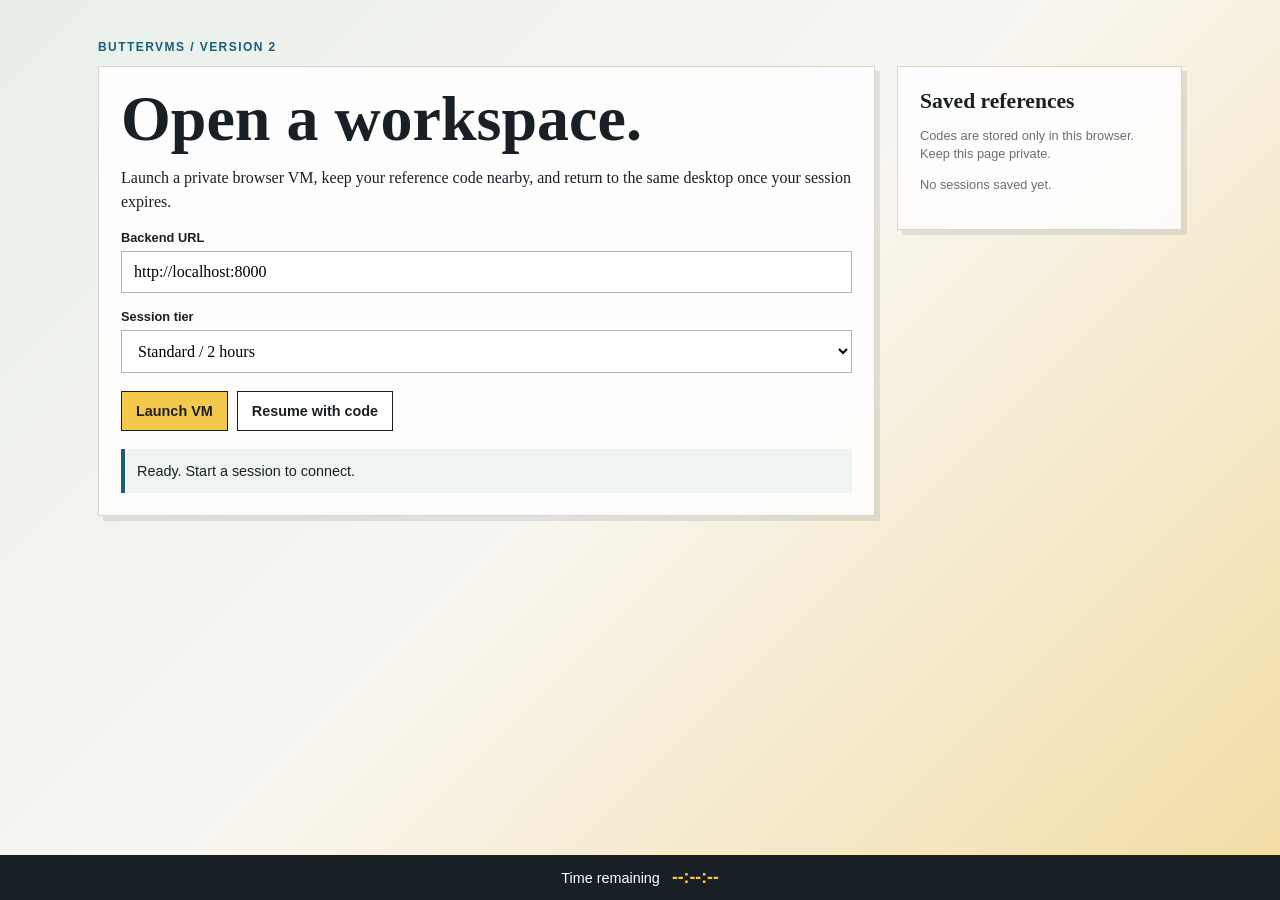
==== commit 912b3b32: "Fix VM authentication password" ====
--- a/docs/index.html
+++ b/docs/index.html
@@ -3,108 +3,62 @@
   <head>
     <meta charset="UTF-8" />
     <meta name="viewport" content="width=device-width, initial-scale=1.0" />
-    <title>ButterVMS</title>
+    <title>ButterVMS v2</title>
     <style>
-      :root {
-        --bg: #fff5cf;
-        --panel: #ffffff;
-        --ink: #171717;
-        --accent: #f5b700;
-      }
-            <title>ButterVMS v2</title>
-      body {
-              :root { --ink: #182026; --muted: #657078; --paper: #f8f6f0; --line: #d8d5cd; --yellow: #f4c84a; --blue: #1d5d75; --red: #a63232; }
-              * { box-sizing: border-box; }
-              body { margin: 0; color: var(--ink); background: linear-gradient(135deg, #e8efe9, var(--paper) 48%, #f2dca3); font-family: Georgia, "Times New Roman", serif; min-height: 100vh; padding-bottom: 64px; }
-              main { max-width: 1120px; margin: 0 auto; padding: 28px 18px 40px; }
-              .layout { display: grid; grid-template-columns: minmax(0, 1fr) 285px; gap: 22px; align-items: start; }
-              .panel { background: rgba(255,255,255,.86); border: 1px solid var(--line); padding: 22px; box-shadow: 5px 5px 0 rgba(24,32,38,.1); }
-              h1, h2 { margin: 0 0 10px; letter-spacing: 0; } h1 { font-size: clamp(2rem, 5vw, 4rem); line-height: .95; } h2 { font-size: 1.35rem; }
-              p { line-height: 1.5; } .eyebrow { color: var(--blue); font: 700 .75rem/1.2 sans-serif; letter-spacing: .12em; text-transform: uppercase; }
-              label { display: block; font: 700 .8rem sans-serif; margin: 16px 0 6px; } input, select { width: 100%; border: 1px solid #aeb5b1; background: #fff; padding: 11px 12px; font: 1rem Georgia, serif; }
-              button, .button { border: 1px solid var(--ink); background: var(--yellow); color: var(--ink); cursor: pointer; display: inline-block; font: 700 .9rem sans-serif; padding: 11px 14px; text-decoration: none; } button:hover, .button:hover { background: #e7b62c; }
-              .actions { display: flex; flex-wrap: wrap; gap: 9px; margin-top: 18px; } .secondary { background: #fff; } .danger { color: var(--red); border-color: var(--red); }
-              .status { border-left: 4px solid var(--blue); background: #edf4f2; margin-top: 18px; padding: 12px; font: .9rem/1.4 sans-serif; white-space: pre-wrap; } .status.error { border-color: var(--red); background: #faeeee; }
-              .sidebar h2 { font-size: 1.1rem; } .reference { border-top: 1px solid var(--line); margin-top: 13px; padding-top: 13px; font: .82rem/1.4 sans-serif; } .reference strong { display: block; font-family: Georgia, serif; font-size: 1rem; }
-              .code { background: #182026; color: #fff; display: inline-block; font: 700 1.3rem monospace; letter-spacing: .18em; margin: 7px 0; padding: 8px 10px; }
-              .timer { background: var(--ink); bottom: 0; color: #fff; left: 0; padding: 12px 18px; position: fixed; right: 0; text-align: center; z-index: 2; font: .9rem sans-serif; } .timer strong { color: var(--yellow); font-size: 1.1rem; margin-left: 8px; }
-              .hidden { display: none; } .small { color: var(--muted); font: .8rem/1.4 sans-serif; }
-              @media (max-width: 760px) { .layout { grid-template-columns: 1fr; } main { padding-top: 20px; } .sidebar { order: 2; } }
-      }
-      main {
-        max-width: 960px;
-        margin: 2rem auto;
-        padding: 0 1rem;
-      }
-      .card {
-        background: var(--panel);
-        border: 2px solid #000;
-        border-radius: 16px;
-        box-shadow: 0 10px 0 #000;
-        padding: 1.2rem;
-        margin-bottom: 1rem;
-      }
-      h1 { margin-top: 0; }
-      code {
-        display: inline-block;
-        background: #f4f4f4;
-        border-radius: 6px;
-        padding: 0.15rem 0.4rem;
-      }
-      a.button {
-        display: inline-block;
-        margin-top: 0.8rem;
-        text-decoration: none;
-        color: #000;
-        border: 2px solid #000;
-        border-radius: 10px;
-        padding: 0.5rem 0.8rem;
-        background: var(--accent);
-            <div class="timer">Time remaining <strong id="countdown">--:--:--</strong></div>
-            <script>
-              const $ = (id) => document.getElementById(id);
-              let current = null;
-              const refs = JSON.parse(localStorage.getItem("buttervms-references") || "[]");
-              const api = () => $("apiBase").value.replace(/\/$/, "");
-              const show = (message, error = false) => { $("status").textContent = message; $("status").className = `status${error ? " error" : ""}`; };
-              const save = () => { localStorage.setItem("buttervms-references", JSON.stringify(refs)); renderRefs(); };
-              const renderRefs = () => { $("references").innerHTML = refs.length ? refs.map((ref, index) => `<div class="reference"><strong>${ref.sessionId.slice(0, 12)}</strong><span>Owner: ${ref.ownerId.slice(0, 10)}...</span>${ref.code ? `<br><span class="code">${ref.code}</span> <button class="secondary" data-copy="${index}">Copy</button>` : "<br><span>Code not issued</span>"}<br><button class="secondary" data-load="${index}">Load session</button></div>`).join("") : '<p class="small">No sessions saved yet.</p>'; };
-              const setCurrent = (session) => { current = session; $("active").className = ""; $("active").innerHTML = `<p><b>Session active.</b> <a class="button" href="${session.vm_url}" target="_blank" rel="noopener">Open VM</a></p><p class="small">Session ID: ${session.session_id}<br>Owner ID: ${session.owner_id || "saved in this browser"}</p>`; $("passwordForm").className = ""; $("resumeSession").value = session.session_id; $("resumeOwner").value = session.owner_id || ""; };
-              const request = async (path, options) => { const response = await fetch(`${api()}${path}`, { headers: { "Content-Type": "application/json" }, ...options }); const body = await response.json(); if (!response.ok) throw new Error(body.message || body.error || "Request failed"); return body; };
-              $("launch").onclick = async () => { try { show("Starting VM and waiting for its desktop service..."); const body = await request("/api/sessions", { method: "POST", body: JSON.stringify({ tier: $("tier").value }) }); setCurrent(body.session); refs.unshift({ sessionId: body.session.session_id, ownerId: body.session.owner_id, code: "" }); save(); show("VM ready. Open it above, then enter the VM password to create your one-time resume code."); } catch (error) { show(error.message, true); } };
-              $("issueCode").onclick = async () => { if (!current) return; try { const body = await request(`/api/sessions/${current.session_id}/resume-code`, { method: "POST", body: JSON.stringify({ owner_id: current.owner_id, password: $("vmPassword").value }) }); const ref = refs.find((item) => item.sessionId === current.session_id); ref.code = body.resume_code; save(); await navigator.clipboard?.writeText(body.resume_code); show(`Resume code ${body.resume_code} created and copied. It can restore this desktop once after expiry.`); } catch (error) { show(error.message, true); } };
-              $("resumeToggle").onclick = () => { $("resumeForm").classList.toggle("hidden"); };
-              $("resume").onclick = async () => { try { show("Restoring your retained desktop..."); const body = await request(`/api/sessions/${$("resumeSession").value.trim()}/resume`, { method: "POST", body: JSON.stringify({ owner_id: $("resumeOwner").value.trim(), resume_code: $("resumeCode").value.trim() }) }); setCurrent(body.session); show("Desktop restored. Your one-time code has been consumed."); } catch (error) { show(error.message, true); } };
-              $("references").onclick = async (event) => { const copy = event.target.dataset.copy; const load = event.target.dataset.load; if (copy !== undefined) { await navigator.clipboard?.writeText(refs[copy].code); show("Resume code copied."); } if (load !== undefined) { $("resumeForm").className = ""; $("resumeSession").value = refs[load].sessionId; $("resumeOwner").value = refs[load].ownerId; $("resumeCode").value = refs[load].code; } };
-              setInterval(() => { const remaining = current ? Math.max(0, new Date(current.expires_at.replace(" ", "T") + "Z") - Date.now()) : 0; const seconds = Math.floor(remaining / 1000); $("countdown").textContent = current ? `${String(Math.floor(seconds / 3600)).padStart(2, "0")}:${String(Math.floor(seconds % 3600 / 60)).padStart(2, "0")}:${String(seconds % 60).padStart(2, "0")}` : "--:--:--"; }, 1000);
-              renderRefs();
-            </script>
-      }
-      ul { margin: 0.4rem 0 0.2rem 1.2rem; }
+      :root { --ink:#182026; --muted:#657078; --paper:#f8f6f0; --line:#d8d5cd; --yellow:#f4c84a; --blue:#1d5d75; --red:#a63232; }
+      * { box-sizing:border-box; }
+      body { margin:0; color:var(--ink); background:linear-gradient(135deg,#e8efe9,var(--paper) 48%,#f2dca3); font-family:Georgia,"Times New Roman",serif; min-height:100vh; padding-bottom:64px; }
+      main { max-width:1120px; margin:0 auto; padding:28px 18px 40px; }
+      .layout { display:grid; grid-template-columns:minmax(0,1fr) 285px; gap:22px; align-items:start; }
+      .panel { background:rgba(255,255,255,.86); border:1px solid var(--line); padding:22px; box-shadow:5px 5px 0 rgba(24,32,38,.1); }
+      h1,h2 { margin:0 0 10px; } h1 { font-size:clamp(2rem,5vw,4rem); line-height:.95; } h2 { font-size:1.35rem; }
+      p { line-height:1.5; } .eyebrow { color:var(--blue); font:700 .75rem/1.2 sans-serif; letter-spacing:.12em; text-transform:uppercase; }
+      label { display:block; font:700 .8rem sans-serif; margin:16px 0 6px; } input,select { width:100%; border:1px solid #aeb5b1; background:#fff; padding:11px 12px; font:1rem Georgia,serif; }
+      button,.button { border:1px solid var(--ink); background:var(--yellow); color:var(--ink); cursor:pointer; display:inline-block; font:700 .9rem sans-serif; padding:11px 14px; text-decoration:none; } button:hover,.button:hover { background:#e7b62c; }
+      .actions { display:flex; flex-wrap:wrap; gap:9px; margin-top:18px; } .secondary { background:#fff; }
+      .status { border-left:4px solid var(--blue); background:#edf4f2; margin-top:18px; padding:12px; font:.9rem/1.4 sans-serif; white-space:pre-wrap; } .status.error { border-color:var(--red); background:#faeeee; }
+      .reference { border-top:1px solid var(--line); margin-top:13px; padding-top:13px; font:.82rem/1.4 sans-serif; } .reference strong { display:block; font-family:Georgia,serif; font-size:1rem; }
+      .code { background:var(--ink); color:#fff; display:inline-block; font:700 1.3rem monospace; letter-spacing:.18em; margin:7px 0; padding:8px 10px; }
+      .timer { background:var(--ink); bottom:0; color:#fff; left:0; padding:12px 18px; position:fixed; right:0; text-align:center; z-index:2; font:.9rem sans-serif; } .timer strong { color:var(--yellow); font-size:1.1rem; margin-left:8px; }
+      .hidden { display:none; } .small { color:var(--muted); font:.8rem/1.4 sans-serif; }
+      @media (max-width:760px) { .layout { grid-template-columns:1fr; } .sidebar { order:2; } }
     </style>
   </head>
   <body>
     <main>
-      <section class="card">
-        <h1>ButterVMS</h1>
-        <p>This GitHub Pages site is a public project overview.</p>
-        <p>The actual VM runtime is backend-based and must run on your host/VPS.</p>
-      </section>
-
-      <section class="card">
-        <h2>Run Backend</h2>
-        <ul>
-          <li>Clone the repo</li>
-          <li>Run <code>docker compose up -d --build</code></li>
-          <li>Open <code>http://localhost:8000</code></li>
-        </ul>
-        <a class="button" href="https://github.com/DevEchoX2/ButterVMs">Open Repository</a>
-      </section>
-
-      <section class="card">
-        <h2>API-first backend</h2>
-        <p>Each session gets different mapped VM ports, and users receive isolated owner IDs.</p>
-      </section>
+      <p class="eyebrow">ButterVMS / version 2</p>
+      <div class="layout">
+        <section class="panel">
+          <h1>Open a workspace.</h1>
+          <p>Launch a private browser VM, keep your reference code nearby, and return to the same desktop once your session expires.</p>
+          <label for="apiBase">Backend URL</label><input id="apiBase" value="http://localhost:8000" autocomplete="url" />
+          <label for="tier">Session tier</label><select id="tier"><option value="standard">Standard / 2 hours</option><option value="premium">Premium / 8 hours</option></select>
+          <div class="actions"><button id="launch">Launch VM</button><button class="secondary" id="resumeToggle">Resume with code</button></div>
+          <div id="resumeForm" class="hidden"><label for="resumeSession">Session ID</label><input id="resumeSession" autocomplete="off" /><label for="resumeOwner">Owner ID</label><input id="resumeOwner" autocomplete="off" /><label for="resumeCode">Six-digit resume code</label><input id="resumeCode" inputmode="numeric" maxlength="6" autocomplete="off" /><div class="actions"><button id="resume">Restore desktop</button></div></div>
+          <div id="passwordForm" class="hidden"><label for="vmPassword">VM password</label><input id="vmPassword" type="password" autocomplete="current-password" /><div class="actions"><button id="issueCode">Create resume code</button></div></div>
+          <div id="status" class="status">Ready. Start a session to connect.</div><div id="active" class="hidden"></div>
+        </section>
+        <aside class="panel sidebar"><h2>Saved references</h2><p class="small">Codes are stored only in this browser. Keep this page private.</p><div id="references"><p class="small">No sessions saved yet.</p></div></aside>
+      </div>
     </main>
+    <div class="timer">Time remaining <strong id="countdown">--:--:--</strong></div>
+    <script>
+      const $ = (id) => document.getElementById(id);
+      let current = null;
+      const refs = JSON.parse(localStorage.getItem("buttervms-references") || "[]");
+      const api = () => $("apiBase").value.replace(/\/$/, "");
+      const show = (message, error = false) => { $("status").textContent = message; $("status").className = `status${error ? " error" : ""}`; };
+      const save = () => { localStorage.setItem("buttervms-references", JSON.stringify(refs)); renderRefs(); };
+      const renderRefs = () => { $("references").innerHTML = refs.length ? refs.map((ref, index) => `<div class="reference"><strong>${ref.sessionId.slice(0, 12)}</strong><span>Owner: ${ref.ownerId.slice(0, 10)}...</span>${ref.code ? `<br><span class="code">${ref.code}</span> <button class="secondary" data-copy="${index}">Copy</button>` : "<br><span>Code not issued</span>"}<br><button class="secondary" data-load="${index}">Load session</button></div>`).join("") : '<p class="small">No sessions saved yet.</p>'; };
+      const setCurrent = (session) => { current = session; $("active").className = ""; $("active").innerHTML = `<p><b>Session active.</b> <a class="button" href="${session.vm_url}" target="_blank" rel="noopener">Open VM</a></p><p class="small">Session ID: ${session.session_id}<br>Owner ID: ${session.owner_id || "saved in this browser"}</p>`; $("passwordForm").className = ""; $("resumeSession").value = session.session_id; $("resumeOwner").value = session.owner_id || ""; };
+      const request = async (path, options) => { const response = await fetch(`${api()}${path}`, { headers: { "Content-Type": "application/json" }, ...options }); const body = await response.json(); if (!response.ok) throw new Error(body.message || body.error || "Request failed"); return body; };
+      $("launch").onclick = async () => { try { show("Starting VM and waiting for its desktop service..."); const body = await request("/api/sessions", { method: "POST", body: JSON.stringify({ tier: $("tier").value }) }); setCurrent(body.session); refs.unshift({ sessionId: body.session.session_id, ownerId: body.session.owner_id, code: "" }); save(); show("VM ready. Open it above, then enter the VM password to create your one-time resume code."); } catch (error) { show(error.message, true); } };
+      $("issueCode").onclick = async () => { if (!current) return; try { const body = await request(`/api/sessions/${current.session_id}/resume-code`, { method: "POST", body: JSON.stringify({ owner_id: current.owner_id, password: $("vmPassword").value }) }); const ref = refs.find((item) => item.sessionId === current.session_id); ref.code = body.resume_code; save(); await navigator.clipboard?.writeText(body.resume_code); show(`Resume code ${body.resume_code} created and copied. It can restore this desktop once after expiry.`); } catch (error) { show(error.message, true); } };
+      $("resumeToggle").onclick = () => { $("resumeForm").classList.toggle("hidden"); };
+      $("resume").onclick = async () => { try { show("Restoring your retained desktop..."); const body = await request(`/api/sessions/${$("resumeSession").value.trim()}/resume`, { method: "POST", body: JSON.stringify({ owner_id: $("resumeOwner").value.trim(), resume_code: $("resumeCode").value.trim() }) }); setCurrent(body.session); show("Desktop restored. Your one-time code has been consumed."); } catch (error) { show(error.message, true); } };
+      $("references").onclick = async (event) => { const copy = event.target.dataset.copy; const load = event.target.dataset.load; if (copy !== undefined) { await navigator.clipboard?.writeText(refs[copy].code); show("Resume code copied."); } if (load !== undefined) { $("resumeForm").className = ""; $("resumeSession").value = refs[load].sessionId; $("resumeOwner").value = refs[load].ownerId; $("resumeCode").value = refs[load].code; } };
+      setInterval(() => { const remaining = current ? Math.max(0, new Date(current.expires_at.replace(" ", "T") + "Z") - Date.now()) : 0; const seconds = Math.floor(remaining / 1000); $("countdown").textContent = current ? `${String(Math.floor(seconds / 3600)).padStart(2, "0")}:${String(Math.floor(seconds % 3600 / 60)).padStart(2, "0")}:${String(seconds % 60).padStart(2, "0")}` : "--:--:--"; }, 1000);
+      renderRefs();
+    </script>
   </body>
 </html>
